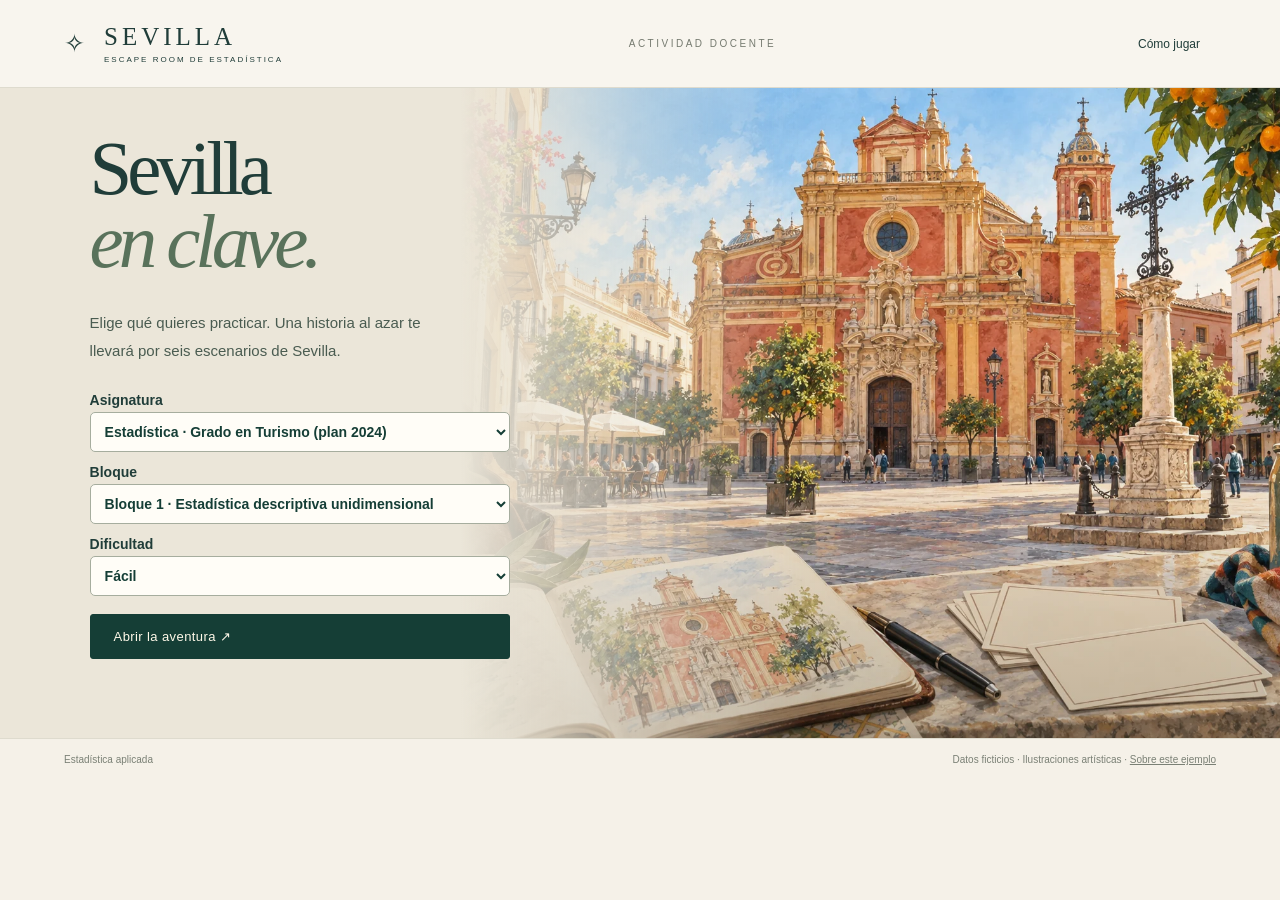
==== index.html @ ebd52cf6 "Guarda los reintentos y las ayudas en los códigos de finalización" ====
<!doctype html>
<html lang="es">
<head>
  <meta charset="utf-8">
  <meta name="viewport" content="width=device-width,initial-scale=1">
  <meta name="description" content="Un escape room de estadística por Sevilla. Seis monumentos, dieciocho hallazgos y un cuaderno por recuperar. Ejemplo docente gratuito.">
  <meta name="theme-color" content="#153e36">
  <title>Escape room de estadística · Sevilla</title>
  <link rel="icon" href="data:image/svg+xml,%3Csvg xmlns='http://www.w3.org/2000/svg' viewBox='0 0 64 64'%3E%3Crect width='64' height='64' rx='14' fill='%23153e36'/%3E%3Ctext x='32' y='46' text-anchor='middle' fill='%23f5f1e8' font-family='Georgia' font-size='44'%3ES%3C/text%3E%3C/svg%3E">
  <link rel="stylesheet" href="assets/style.css?v=web2">
  <link rel="stylesheet" href="assets/web.css?v=web2">
  <script src="data/original.js?v=web2" defer></script>
  <script src="data/asignaturas.js" defer></script>
  <script src="data/historias.js?v=web2" defer></script>
  <script src="assets/banco.js" defer></script>
  <script src="assets/codigo.js?v=3" defer></script>
  <script src="assets/app.js?v=web4" defer></script>
</head>
<body>
<a class="skip-link" href="#screen">Saltar al juego</a>
<div class="app-shell">
  <header class="topbar">
    <div class="brand"><span aria-hidden="true">✧</span><span>SEVILLA<small>ESCAPE ROOM DE ESTADÍSTICA</small></span></div>
    <span class="top-label">ACTIVIDAD DOCENTE</span>
    <button class="quiet-button" data-action="help">Cómo jugar</button>
  </header>
  <div class="demo-banner" hidden></div>
  <div id="screen" tabindex="-1"></div>
  <noscript><p>Activa JavaScript en el navegador para abrir la aventura.</p></noscript>
  <footer class="app-footer"><span>Estadística aplicada</span><span>Datos ficticios · Ilustraciones artísticas · <button data-action="about">Sobre este ejemplo</button></span></footer>
</div>
<dialog id="dialog" aria-labelledby="dialog-title"></dialog>
</body>
</html>
---- assets/style.css ----
:root{--ink:#203d39;--forest:#153e36;--paper:#f5f1e8;--gold:#c4a56a;--muted:#787c71;--line:#dedbce}*{box-sizing:border-box}body{margin:0;background:var(--paper);color:var(--ink);font-family:'Segoe UI',Arial,sans-serif;font-size:15px}.container-fluid{padding:0}button,a,input{ -webkit-tap-highlight-color:transparent}button:focus-visible,a:focus-visible,input:focus-visible{outline:3px solid #dbad54!important;outline-offset:5px}.topbar{height:88px;display:flex;align-items:center;justify-content:space-between;padding:0 5%;border-bottom:1px solid var(--line);background:#f8f5ee}.brand{display:flex;gap:15px;align-items:center;font-family:Georgia,serif;font-size:25px;letter-spacing:4px}.brand>svg{width:34px;height:34px}.brand small{display:block;font-family:'Segoe UI',sans-serif;font-size:8px;letter-spacing:2px;margin-top:4px}.top-label{font-size:10px;letter-spacing:2.5px;color:#767b70}.quiet-button,.btn.quiet-button{border:0;background:transparent;color:var(--ink);font-size:12px;padding:12px 16px;box-shadow:none}.quiet-button:hover{background:#eae6db}.eyebrow{font-size:10px;font-weight:600;letter-spacing:2px;line-height:1.7;text-transform:uppercase;margin:0 0 14px}.primary-button,.btn.primary-button{background:var(--forest);color:#fff9e9;border:1px solid var(--forest);border-radius:3px;padding:14px 23px;font-size:13px;letter-spacing:.4px;box-shadow:none;transition:background .2s,transform .2s}.primary-button:hover{background:#28574b;color:white;transform:translateY(-1px)}.cover{position:relative;min-height:690px;height:calc(100vh - 132px);max-height:1100px;overflow:hidden;background:#ebe6d9}.cover-art{position:absolute;inset:0 0 0 36%;background:url('01_salvador.webp') center/cover}.cover-art:after{content:'';position:absolute;inset:0;background:linear-gradient(90deg,#ebe6d9 0%,rgba(235,230,217,.7) 13%,transparent 42%),linear-gradient(0deg,rgba(27,42,30,.24),transparent 50%)}.cover-content{position:relative;padding:75px 0 65px 7%;width:53%;max-width:790px}.cover-content>.eyebrow{font-size:9px;letter-spacing:2.4px;margin-bottom:36px}.book-tag{display:inline-block;border-top:1px solid #a5997d;border-bottom:1px solid #a5997d;padding:8px 0;font-size:10px;letter-spacing:4px;margin-bottom:22px}.cover h1,.ending h1{font-family:Georgia,'Times New Roman',serif;font-weight:400;font-size:clamp(72px,7.3vw,118px);letter-spacing:-5px;line-height:.95;margin:0 0 30px}.cover h1 em,.ending h1 em{font-weight:400;color:#59725b}.cover-description{max-width:375px;font-size:15px;line-height:1.85;color:#4a5c51;margin-bottom:28px}.start-button{min-width:238px;display:flex;justify-content:space-between;align-items:center}.start-button span{font-size:22px;margin-left:36px}.cover-meta{display:flex;gap:18px;font-size:9px;letter-spacing:.7px;margin-top:34px;color:#687363}.cover-caption{position:absolute;bottom:32px;right:5%;color:#fff6df;text-shadow:0 1px 5px #263b2c;font-size:10px;letter-spacing:2px}.cover-caption span{display:block;letter-spacing:1px;text-align:right;margin-top:5px}.app-footer{padding:15px 5%;display:flex;justify-content:space-between;font-size:10px;color:#7a8075;border-top:1px solid var(--line)}.journey{max-width:1720px;margin:auto;padding:26px 4% 32px}.route{margin-bottom:25px}.route-heading{display:flex;justify-content:space-between;font-size:9px;letter-spacing:2px;margin-bottom:17px;color:#7b8276}.route ol{display:flex;list-style:none;padding:0;margin:0}.route li{display:flex;align-items:center;gap:10px;flex:1;font-size:11px;color:#8a8c80;position:relative}.route li:after{content:'';height:1px;background:#dbd9cd;flex:1;margin:0 14px}.route li:last-child{flex:0 0 auto}.route li:last-child:after{display:none}.route-dot{border:1px solid #d0d2c6;border-radius:50%;width:27px;height:27px;display:flex;align-items:center;justify-content:center;font-size:9px;flex-shrink:0}.route .current{color:var(--forest);font-weight:600}.current .route-dot{background:var(--forest);color:white;border-color:var(--forest)}.passed .route-dot{background:#e1e8db;color:#406043;border-color:#c7d1bc}.play-grid{display:grid;grid-template-columns:minmax(0,1fr) 292px;gap:26px}.scene{height:clamp(395px,40vw,615px);position:relative;isolation:isolate;border-radius:8px;background-size:cover;background-position:center;overflow:hidden;box-shadow:0 14px 30px #324b3412}.scene-shade{position:absolute;inset:0;z-index:-1;background:linear-gradient(180deg,#162e2b78 0%,transparent 38%,#102b29a8 100%)}.scene-top{display:flex;justify-content:space-between;position:absolute;top:24px;left:28px;right:28px;color:#fff8e9;font-size:10px;letter-spacing:1.5px}.scene-tag{border:1px solid #ffffff60;border-radius:3px;padding:6px 10px;background:#102b292c}.scene-time{padding:6px 0}.scene-title{position:absolute;top:73px;left:30px;color:white;text-shadow:0 2px 10px #13342b77}.scene-title .eyebrow{font-size:9px;letter-spacing:2px;margin-bottom:7px;color:#f2e7cc}.scene h1{font-family:Georgia,serif;font-weight:400;letter-spacing:-1.5px;font-size:clamp(36px,4vw,63px);margin:0}.hotspot,.btn.hotspot{position:absolute;display:flex;align-items:center;gap:9px;padding:8px 13px 8px 8px;border:1px solid #fff7dc90;background:#f8f3e9ed;backdrop-filter:blur(8px);border-radius:40px;color:var(--forest);font-size:11px;box-shadow:0 6px 20px #142e2933;transition:transform .2s,background .2s}.hotspot:hover{transform:translateY(-4px);background:white}.hotspot-icon{display:flex;align-items:center;justify-content:center;border-radius:50%;width:30px;height:30px;background:#e9dfc9}.hotspot svg{width:17px;height:17px}.hotspot.found .hotspot-icon{background:#d1e1c9}.spot-1{left:10%;top:48%}.spot-2{left:56%;top:40%}.spot-3{left:30%;top:72%}.scene-lock,.btn.scene-lock{position:absolute;bottom:25px;right:25px;display:flex;align-items:center;gap:10px;background:#193e36ed;color:#faf1d7;border:1px solid #d9c28d;border-radius:6px;padding:13px 18px;font-size:11px;box-shadow:0 5px 20px #11292266}.scene-lock svg{width:22px;height:22px}.scene-lock.ready{background:#d7b777;color:#203d39;animation:glow 2.6s ease-in-out infinite}.story-card{display:flex;gap:17px;padding:24px 4px 8px}.avatar{height:36px;width:36px;flex-shrink:0;display:flex;align-items:center;justify-content:center;border-radius:50%;background:#e7ddc8;font-family:Georgia,serif;font-style:italic;font-size:20px;color:#826a43}.story-card .eyebrow{font-size:8px;margin-bottom:7px;color:#818677}.story-card h2{font-family:Georgia,serif;font-size:23px;font-weight:400;margin:0 0 8px}.story-card p:last-child{font-size:13px;line-height:1.8;max-width:840px;margin:0;color:#5b685d}.notebook{background:#fcf9f0;border:1px solid #ded9c9;border-radius:6px;padding:26px 22px;box-shadow:3px 4px 0 #e8e2d4;align-self:start;position:relative}.notebook:before{content:'';position:absolute;top:-1px;right:25px;width:22px;height:39px;background:#bd8059;clip-path:polygon(0 0,100% 0,100% 100%,50% 78%,0 100%)}.notebook-heading{display:flex;flex-wrap:wrap;align-items:center;gap:10px;padding-right:22px}.notebook-heading svg{width:24px;height:24px}.notebook-heading>span{font-family:Georgia,serif;font-size:23px}.notebook-heading small{font-size:8px;letter-spacing:3px;margin-left:34px;flex-basis:100%;margin-top:-4px}.notebook-intro{font-family:Georgia,serif;font-style:italic;color:#848373;font-size:13px;margin:24px 0}.clue{padding:17px 0;display:flex;gap:12px;border-top:1px solid #e4dfd1}.clue-number{font-size:10px;color:#9e9a86;width:23px;padding-top:3px}.clue strong{display:block;font-size:12px;font-weight:500;color:#56604e}.clue small{font-size:10px;color:#989888;display:block;margin-top:5px}.clue.complete .clue-number,.clue.complete small{color:#4a7c53}.code-area{margin-top:17px;border-top:1px dashed #d6cebb;border-bottom:1px dashed #d6cebb;padding:22px 0;text-align:center}.code-area .eyebrow{font-size:8px;color:#81816f;letter-spacing:1.5px}.code-digits{display:flex;justify-content:center;gap:8px}.code-digits span{font-family:Georgia,serif;font-size:30px;width:44px;height:52px;border:1px solid #ded6c3;border-radius:3px;display:flex;align-items:center;justify-content:center;background:#f0ebdf;color:#3d5648}.code-area>p:last-child{font-size:11px;color:#929080;line-height:1.6;margin:13px 0 0}.notebook-bottom{margin-top:22px}.mini-stats{display:flex;justify-content:space-between;font-size:9px;letter-spacing:.3px;color:#777f6d}.notebook-bottom>p{font-family:Georgia,serif;font-style:italic;font-size:12px;line-height:1.6;color:#8b8c79;margin:18px 0}.notebook-download,.btn.notebook-download{display:block;background:transparent;border:1px solid #d8d4c4;font-size:10px;color:#63715d;padding:10px 5px}.reset-button,.btn.reset-button{display:block;margin:13px auto 0;background:none;border:0;color:#90927f;font-size:9px;padding:4px}.feedback{margin-top:15px;padding:17px 20px;border-left:3px solid #7b9a6b;background:#e9edde;border-radius:0 5px 5px 0}.feedback strong{font-size:12px}.feedback p{margin:5px 0 0;font-size:12px;line-height:1.7}.feedback.warning{background:#f0e4d5;border-color:#b47c4f;color:#765638}.modal-backdrop.in{opacity:.65}.modal-content{border:1px solid #d4cbb5;background:#faf7ed;border-radius:9px;box-shadow:0 24px 90px #142c2966}.modal-header{border-bottom:1px solid #e1dccd;padding:25px 30px 20px}.modal-title{font-family:Georgia,serif;font-size:28px;font-weight:400;color:var(--forest)}.modal-body{padding:25px 30px}.modal-footer{padding:18px 30px;border-top:1px solid #e1dccd}.modal-body p,.modal-body li{line-height:1.8;font-size:14px}.story-excerpt{padding:17px 20px;background:#eeeadf;border-left:2px solid var(--gold);margin:10px 0 25px}.shiny-input-container:not(.shiny-input-container-inline){width:100%}.control-label{font-size:14px;font-weight:600;line-height:1.7;margin-bottom:14px}.radio{margin:10px 0}.radio label{display:block;background:#fffdf7;border:1px solid #ddd8c8;padding:13px 14px 13px 38px;border-radius:5px;font-size:13px;line-height:1.6}.radio label:has(input:checked){background:#e5ecdf;border-color:#768e64}.radio input[type=radio]{margin-top:5px;accent-color:var(--forest)}.modal-note{font-size:11px!important;color:#8a8776;margin:19px 0 0}.hint-box{padding:12px 16px;background:#e7eadb;border-radius:4px;font-size:13px;line-height:1.7}.modal-footer>.btn-default{background:transparent;border:1px solid #d7d2c3;padding:12px 17px;color:#737762}.modal-footer .primary-button{padding:12px 18px}#lock_code{font-family:Georgia,serif;font-size:30px;letter-spacing:14px;height:65px;max-width:210px;text-align:center;background:#fffdf8;border:1px solid #c9bea5;box-shadow:none}.ending{min-height:calc(100vh - 132px);padding:65px 8%;background:linear-gradient(90deg,#f5f1e8 0%,#f5f1e8ee 40%,#f5f1e840 100%),url('06_torre_oro.webp') center/cover}.end-card{max-width:590px}.end-seal{width:65px;height:65px;border:1px solid #b7a279;border-radius:50%;display:flex;align-items:center;justify-content:center;margin-bottom:25px}.end-seal svg{width:32px;height:32px;color:#9d8355}.ending h1{font-size:74px;letter-spacing:-3px;line-height:1.05;margin-bottom:24px}.end-card>p:not(.eyebrow){font-size:14px;line-height:1.85;max-width:500px}.end-stats{display:flex;gap:40px;margin:32px 0;padding:24px 0;border-top:1px solid #cfcbbd;border-bottom:1px solid #cfcbbd}.end-stats strong{font-family:Georgia,serif;font-size:29px;font-weight:400;display:block}.end-stats span{font-size:10px;color:#7f8574}.end-note{font-style:italic;color:#687961;margin-bottom:25px}#shiny-notification-panel{width:340px;right:20px;bottom:20px}.shiny-notification{background:#f8f4e9;border:1px solid #c7bda6;color:#294237;padding:17px;border-radius:5px}@keyframes glow{50%{box-shadow:0 0 0 5px #e3c68a30,0 8px 25px #102b2944}}@media(min-width:1700px){.cover-content{padding-top:120px}}@media(max-width:1000px){.topbar{padding:0 4%;height:75px}.top-label{display:none}.journey{padding:22px 3%}.play-grid{grid-template-columns:minmax(0,1fr) 250px;gap:18px}.notebook{padding:24px 17px}.notebook-heading>span{font-size:20px}.route li{font-size:9px;gap:6px}.route li:after{margin:0 7px}.scene{height:440px}.scene-title{left:23px}.scene-top{left:23px;right:23px}.hotspot,.btn.hotspot{font-size:10px;padding:6px 10px 6px 6px}.spot-2{left:48%}.cover-content{width:63%;padding-left:6%}.cover h1{font-size:89px}.cover-description{max-width:325px}}@media(max-width:740px){.brand{font-size:21px;gap:10px}.brand small{font-size:6px}.brand>svg{width:26px}.topbar{height:72px}.cover{min-height:760px;height:auto}.cover-art{inset:0;background-position:65% center}.cover-art:after{background:linear-gradient(90deg,#ebe6d9f2,#ebe6d9b3 60%,#ebe6d933),linear-gradient(0deg,#263b2c55,transparent 30%)}.cover-content{width:95%;padding:58px 7% 100px}.cover-content>.eyebrow{max-width:240px;line-height:2}.cover h1{font-size:87px}.cover-description{max-width:320px}.cover-meta{flex-wrap:wrap;gap:13px}.route ol{overflow:auto;padding-bottom:8px;gap:15px}.route li{flex:0 0 auto;white-space:nowrap}.route li:after{display:none}.play-grid{grid-template-columns:1fr}.scene{height:480px}.scene-title h1{font-size:45px}.spot-1{left:7%;top:45%}.spot-2{left:52%;top:56%}.spot-3{left:13%;top:76%}.scene-lock{bottom:20px!important;right:16px!important}.notebook{margin-top:2px;display:block}.clue-list{display:flex;gap:12px}.clue{flex:1;gap:6px}.clue strong{font-size:11px}.code-area{margin-top:0}.notebook-intro{margin:14px 0}.notebook-bottom{margin-top:15px}.notebook-bottom>p{margin:12px 0}.notebook-download{max-width:270px;margin:auto}.mini-stats{max-width:250px;margin:auto}.app-footer{font-size:8px;gap:20px;line-height:1.6}.modal-dialog{margin:18px 10px}.modal-header,.modal-body{padding:22px}.modal-footer{padding:15px}.modal-title{font-size:24px}.ending{padding:45px 7%;background:linear-gradient(90deg,#f5f1e8ed,#f5f1e8d9),url('06_torre_oro.webp') center/cover}.ending h1{font-size:63px}.end-stats{gap:25px}.story-card{padding-top:20px}.scene-title .eyebrow{max-width:250px}}@media(prefers-reduced-motion:reduce){*,*:before,*:after{animation:none!important;transition:none!important}}
---- assets/web.css ----
button{font-family:inherit;cursor:pointer}a{color:inherit}p{line-height:1.7}svg{flex-shrink:0}
.skip-link{position:fixed;top:-100px;left:20px;z-index:100;background:#fff;padding:12px}.skip-link:focus{top:10px}
.demo-banner{padding:9px 5%;font-size:9px;letter-spacing:1.5px;background:#e8e3d7;color:#4d5e4c}.demo-banner span{letter-spacing:.5px}
.cover{height:calc(100vh - 165px)}.cover-meta{line-height:1.6}.cover-art{background-image:url('01_salvador.webp')}
.app-footer button{border:0;padding:0;background:transparent;color:inherit;text-decoration:underline;font-size:inherit}
.notebook-download{width:100%;cursor:pointer}.notebook-heading svg{width:24px}.hotspot-icon{flex-shrink:0}
dialog{padding:0;width:min(650px,calc(100vw - 28px));max-height:calc(100dvh - 36px);border:1px solid #d4cbb5;background:#faf7ed;border-radius:9px;color:var(--ink);box-shadow:0 24px 90px #142c2966;overflow:auto}
dialog::backdrop{background:#102a26b8;backdrop-filter:blur(3px)}body:has(dialog[open]){overflow:hidden}
.modal-title{margin:0}.modal-footer{display:flex;flex-wrap:wrap;justify-content:flex-end;gap:10px}.modal-body fieldset{border:0;padding:0;margin:0}.modal-body legend{font-size:15px;font-weight:600;line-height:1.6;margin-bottom:14px}
.choice{display:flex;gap:12px;align-items:flex-start;padding:13px 14px;margin:10px 0;background:#fffdf7;border:1px solid #ddd8c8;border-radius:5px;font-size:13px;line-height:1.6;cursor:pointer}.choice:has(input:checked){background:#e5ecdf;border-color:#768e64}.choice input{accent-color:var(--forest);margin-top:4px;flex-shrink:0}
.field-label{display:block;margin-bottom:10px}.input-error{color:#913d22;font-size:13px;font-weight:600}.hint-box:empty{display:none}.final-word{font-family:Georgia,serif;font-size:32px;letter-spacing:5px;color:var(--forest)}
#screen:focus{outline:none}.scene-title{max-width:85%}.scene-title h1{line-height:1.15}.scene-time{white-space:nowrap}
@media(max-width:420px){.topbar{padding:0 5%;gap:8px}.brand{letter-spacing:2px;font-size:19px}.quiet-button{padding:10px}.scene-title h1{font-size:36px}.scene-top{left:18px;right:18px}.scene-time{font-size:9px}.scene-title{left:18px}.spot-2{left:45%;top:57%}.spot-3{left:6%;top:72%}.scene-lock{bottom:15px!important}.scene{height:500px}.clue-list{display:block}.clue{padding:12px 0}.demo-banner{line-height:1.8}.cover-content{padding-top:42px}.cover h1{font-size:78px}.end-stats{gap:18px}.end-stats span{font-size:9px}.modal-body,.modal-header{padding:20px}.modal-footer{padding:14px}.scene h1{letter-spacing:-1px}}
.cover{min-height:650px;height:auto}.cover-content{padding-top:45px;padding-bottom:45px}.cover h1{font-size:clamp(56px,6vw,94px)}#setup{display:grid;gap:12px;width:min(100%,420px)}#setup label,.email-editor label{display:grid;gap:4px;font-size:14px;font-weight:600}#setup select,.email-editor input{color:#153e36;background:#fffdf7;border:1px solid #a6ad9e;border-radius:5px;padding:10px;font:inherit;width:100%;box-sizing:border-box}#setup .start-button{margin-top:6px}.email-controls{margin-bottom:18px}.email-editor{padding:10px 0}.email-controls small{display:block;margin-top:5px}.email-editor[hidden],.demo-banner[hidden]{display:none}
.completion-code{display:block;margin:.65rem auto;padding:.6rem;text-align:center;font:600 1.15rem monospace;max-width:95%;box-sizing:border-box}
#setup,#setup label,#setup select,.cover-content{min-width:0}#setup{grid-template-columns:minmax(0,1fr)}
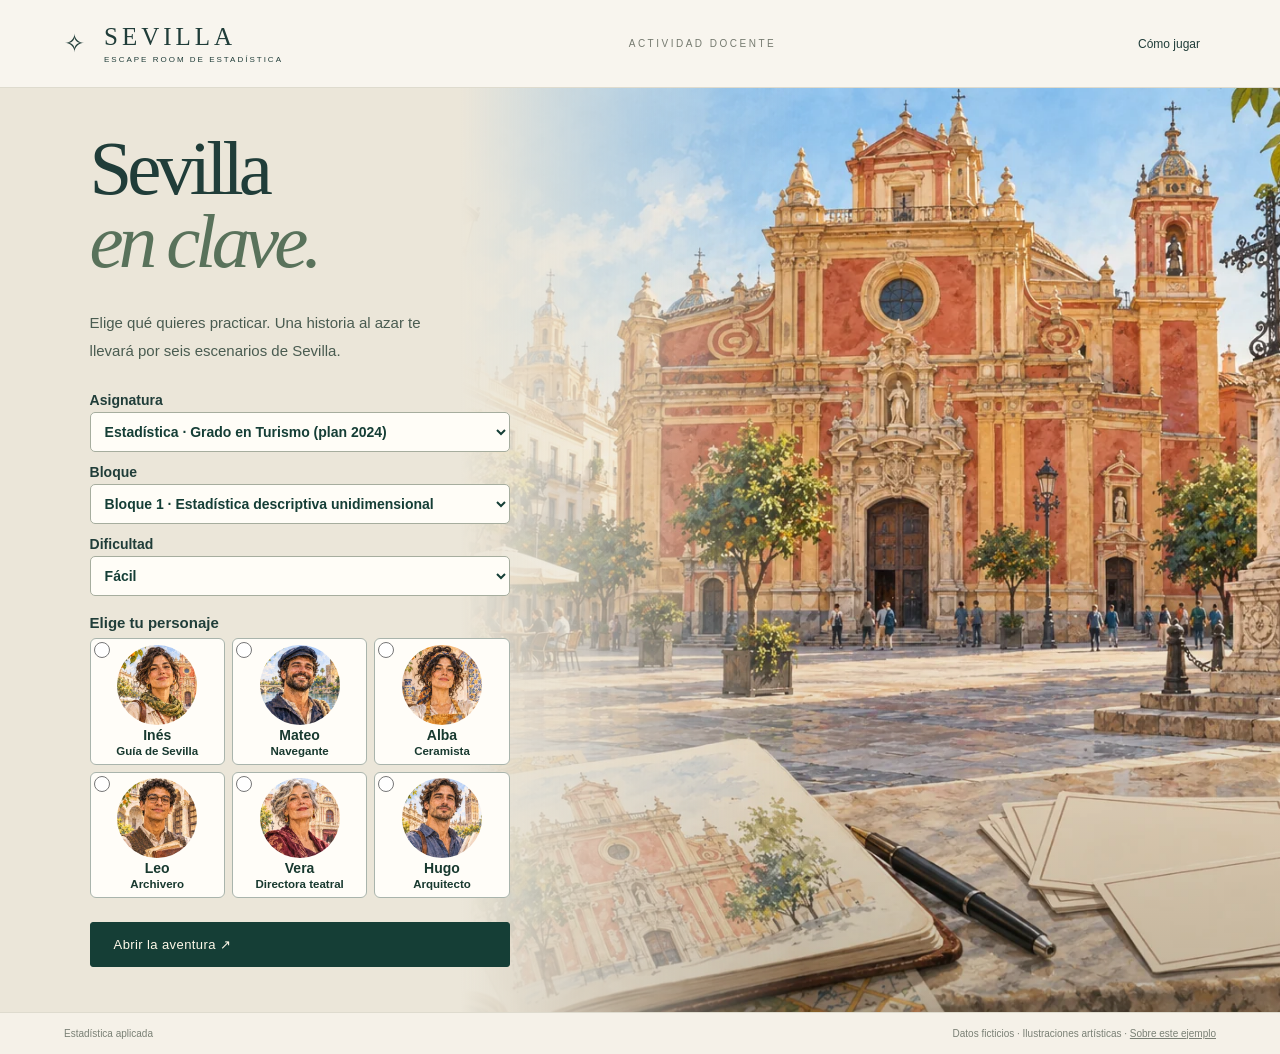
==== commit 851f455b: "Permite elegir seis personajes y conserva el avatar en los códigos CO y TR" ====
--- a/index.html
+++ b/index.html
@@ -12,10 +12,10 @@
   <script src="data/original.js?v=web2" defer></script>
   <script src="data/asignaturas.js" defer></script>
   <script src="data/historias.js?v=web2" defer></script>
-  <script src="assets/banco.js" defer></script>
-  <script src="assets/codigo.js?v=3" defer></script>
-  <script src="assets/app.js?v=web4" defer></script>
-</head>
+  <script src="assets/personajes.js" defer></script><script src="assets/banco.js" defer></script>
+  <script src="assets/codigo.js?v=4" defer></script>
+  <script src="assets/app.js?v=web5" defer></script>
+<link rel="stylesheet" href="assets/personajes.css"></head>
 <body>
 <a class="skip-link" href="#screen">Saltar al juego</a>
 <div class="app-shell">
--- a/assets/personajes.css
+++ b/assets/personajes.css
@@ -0,0 +1,11 @@
+.personajes{border:0;margin:.35rem 0;padding:0;min-width:0}
+.personajes legend{font-weight:650;padding:0;margin-bottom:.45rem}
+.retrato-grid{display:grid;grid-template-columns:repeat(3,minmax(0,1fr));gap:.45rem}
+.retrato-grid label,#setup .retrato-grid label{position:relative;display:grid;justify-items:center;align-content:start;gap:2px;padding:.35rem;margin:0;border:1px solid #a9b4ac;border-radius:6px;background:#fffdf8;color:#18392f;cursor:pointer;text-align:center}
+.retrato-grid input{position:absolute;top:3px;left:3px;width:1rem;height:1rem;margin:0;accent-color:#225447}
+.retrato{display:block;width:min(100%,5rem);aspect-ratio:1;background-image:url('personajes.webp');background-size:300% 200%;border-radius:50%}
+.retrato-grid small{font-size:.72rem;line-height:1.15}
+.retrato-grid label:has(input:checked){outline:2px solid #225447;background:#e8f0e9}
+.retrato-grid label:focus-within{outline:3px solid #345daa;outline-offset:1px}
+.control .retrato{width:3.2rem}
+.control .retrato-grid label{background:white;color:#243e59}
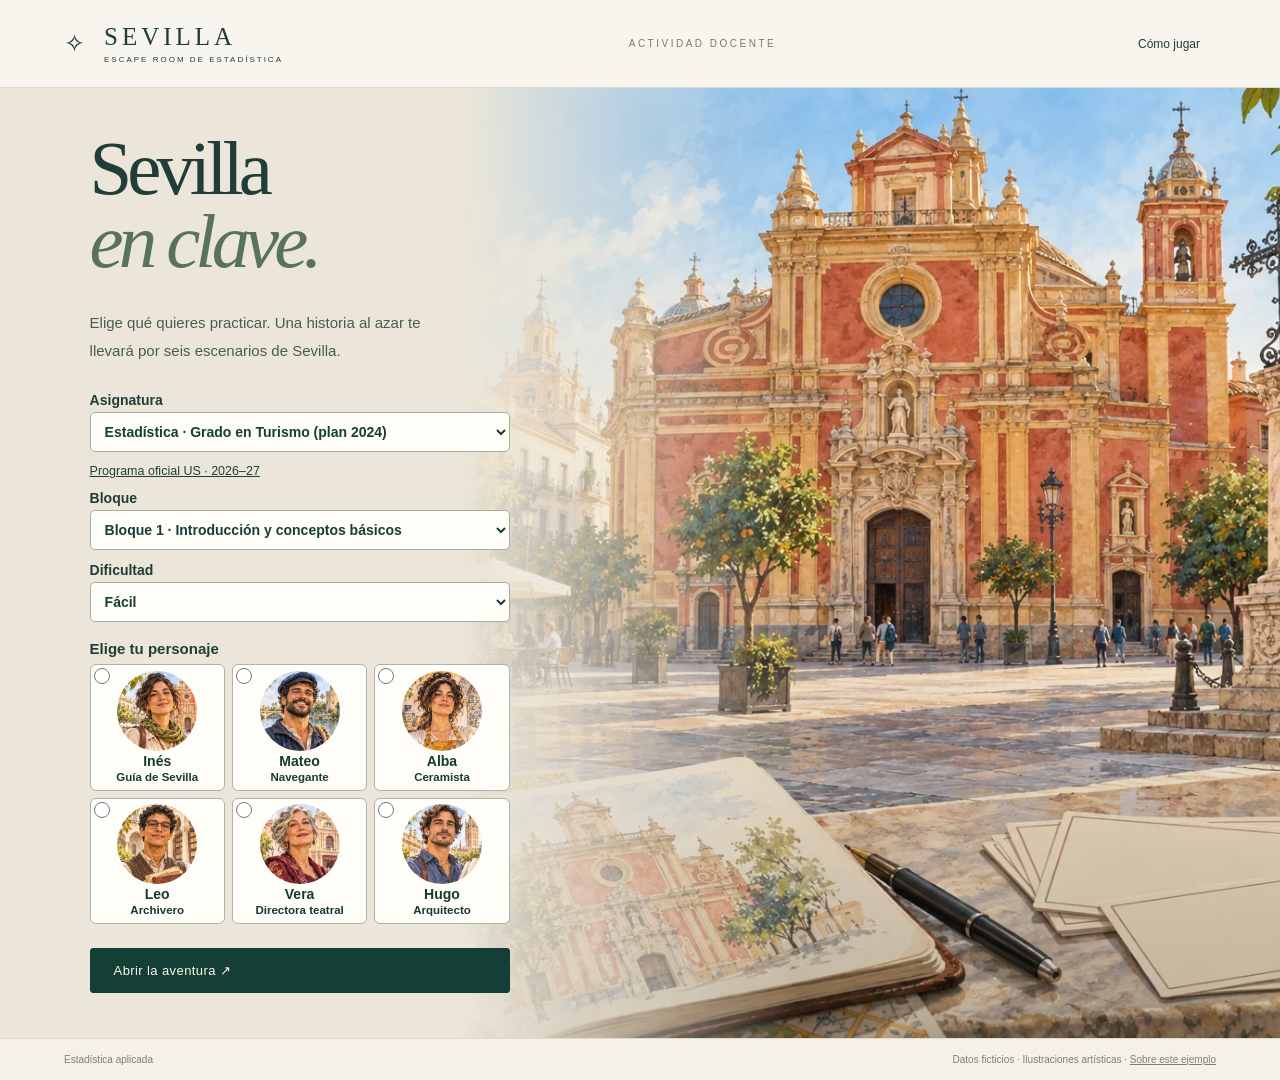
==== commit d06949db: "Alinea las 31 entradas con los programas docentes US de 2026–27" ====
--- a/index.html
+++ b/index.html
@@ -1,6 +1,6 @@
 <!doctype html>
 <html lang="es">
-<head>
+<head><style>.consentimiento-final{margin:2rem auto 0;padding:1.25rem;text-align:left;max-width:42rem;border-top:1px solid #aebbb5}.consentimiento-final h2{font:600 1.4rem/1.3 system-ui}.consentimiento-final button{font:inherit;padding:.55rem .85rem;margin:.3rem .5rem .3rem 0;cursor:pointer}.consentimiento-final summary{cursor:pointer}</style><script defer src="data/estudio.js"></script><script defer src="assets/estudio.js?v=4"></script>
   <meta charset="utf-8">
   <meta name="viewport" content="width=device-width,initial-scale=1">
   <meta name="description" content="Un escape room de estadística por Sevilla. Seis monumentos, dieciocho hallazgos y un cuaderno por recuperar. Ejemplo docente gratuito.">
@@ -10,11 +10,11 @@
   <link rel="stylesheet" href="assets/style.css?v=web2">
   <link rel="stylesheet" href="assets/web.css?v=web2">
   <script src="data/original.js?v=web2" defer></script>
-  <script src="data/asignaturas.js" defer></script>
+  <script src="data/asignaturas.js?v=planes1" defer></script>
   <script src="data/historias.js?v=web2" defer></script>
   <script src="assets/personajes.js" defer></script><script src="assets/banco.js" defer></script>
-  <script src="assets/codigo.js?v=4" defer></script>
-  <script src="assets/app.js?v=web5" defer></script>
+  <script src="assets/codigo.js?v=6" defer></script>
+  <script src="assets/app.js?v=web8" defer></script>
 <link rel="stylesheet" href="assets/personajes.css"></head>
 <body>
 <a class="skip-link" href="#screen">Saltar al juego</a>
